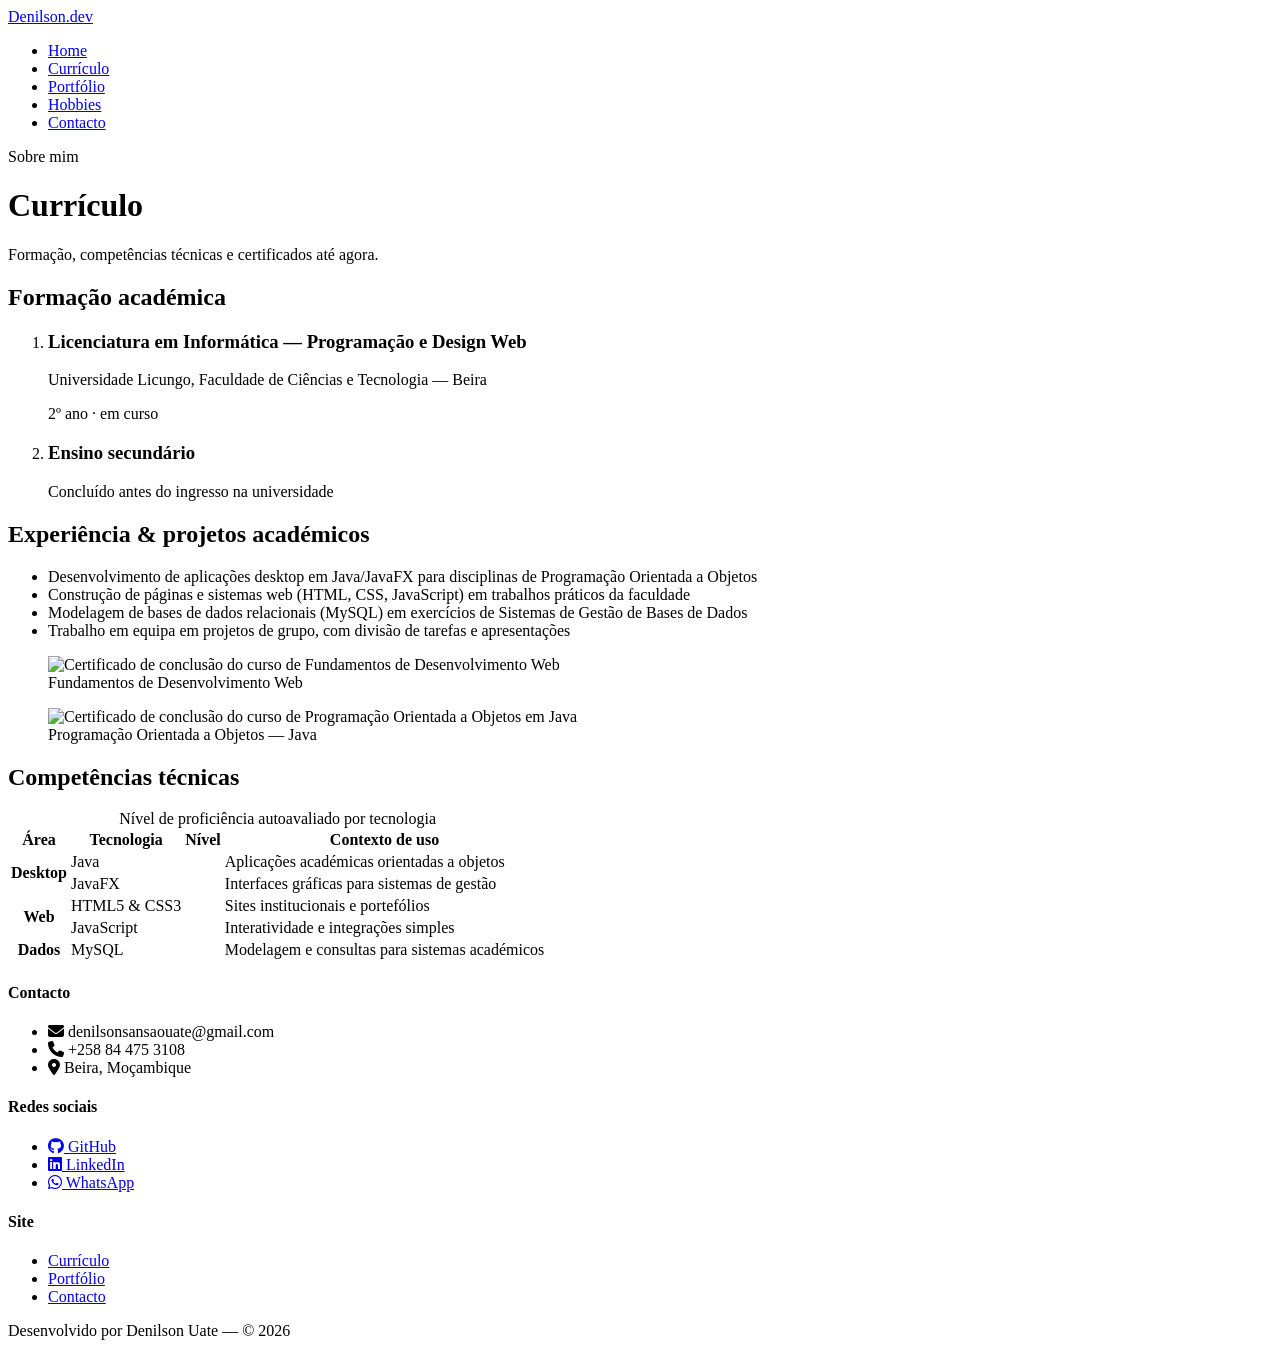
==== meu-curriculo/about.html @ 01f16c4c "Add files via upload" ====
<!-- Documento HTML5 -->
<!DOCTYPE html>
<!-- lang="pt-MZ": português de Moçambique -->
<html lang="pt-MZ">
<head>
  <!-- Codificação de caracteres UTF-8 -->
  <meta charset="UTF-8">
  <!-- Viewport responsivo, obrigatório em todas as páginas -->
  <meta name="viewport" content="width=device-width, initial-scale=1.0">
  <!-- Título específico desta página, mostrado na aba do navegador -->
  <title>Currículo — Denilson Uate</title>
  <!-- Meta descrição específica desta página, para motores de busca -->
  <meta name="description" content="Formação académica, experiência e competências técnicas de Denilson.">
  <!-- Pré-conexão ao Google Fonts -->
  <link rel="preconnect" href="https://fonts.googleapis.com">
  <!-- Fontes usadas no site (mesmas em todas as páginas, para consistência visual) -->
  <link href="https://fonts.googleapis.com/css2?family=Fraunces:wght@500;600;700&family=Inter:wght@400;500;600&family=JetBrains+Mono:wght@400;500&display=swap" rel="stylesheet">
  <!-- Ícones Font Awesome via CDN -->
  <link rel="stylesheet" href="https://cdnjs.cloudflare.com/ajax/libs/font-awesome/6.5.1/css/all.min.css">
  <!-- CSS partilhado -->
  <link rel="stylesheet" href="css/estilo.css">
  <!-- CSS responsivo -->
  <link rel="stylesheet" href="css/responsivo.css">
</head>
<body>

  <!-- ===================== CABEÇALHO (idêntico ao das outras páginas) ===================== -->
  <header class="site-header">
    <div class="header-inner">
      <a href="index.html" class="logo">Denilson<span>.dev</span></a>
      <nav class="main-nav" aria-label="Navegação principal">
        <ul>
          <li><a href="index.html">Home</a></li>
          <!-- Esta é a página "Currículo": o link correspondente recebe a classe "active" -->
          <li><a href="about.html" class="active">Currículo</a></li>
          <li><a href="portfolio.html">Portfólio</a></li>
          <li><a href="hobbies.html">Hobbies</a></li>
          <li><a href="contact.html">Contacto</a></li>
        </ul>
      </nav>
    </div>
  </header>

  <main>
    <!-- ===================== FAIXA DE TÍTULO DA PÁGINA ===================== -->
    <div class="page-banner">
      <div class="container">
        <span class="eyebrow">Sobre mim</span>
        <!-- h1 único desta página -->
        <h1>Currículo</h1>
        <p>Formação, competências técnicas e certificados até agora.</p>
      </div>
    </div>

    <!-- ===================== SECÇÃO: Formação, experiência e certificados ===================== -->
    <section>
      <div class="container">
        <!-- Grelha de 2 colunas em ecrãs largos (texto à esquerda, certificados à direita) -->
        <div class="cv-grid">
          <div>
            <h2>Formação académica</h2>
            <!-- Lista ORDENADA (<ol>): mostra números 1, 2... — usada porque a formação segue uma ordem cronológica -->
            <ol class="cv-list timeline">
              <li>
                <h3>Licenciatura em Informática — Programação e Design Web</h3>
                <p class="cv-meta">Universidade Licungo, Faculdade de Ciências e Tecnologia — Beira</p>
                <p class="cv-meta cv-meta-mono">2º ano · em curso</p>
              </li>
              <li>
                <h3>Ensino secundário</h3>
                <p class="cv-meta">Concluído antes do ingresso na universidade</p>
              </li>
            </ol>

            <h2 class="section-gap-top">Experiência &amp; projetos académicos</h2>
            <!-- Lista NÃO ORDENADA (<ul>): mostra marcador • — usada porque os itens não têm uma ordem específica entre si -->
            <ul class="cv-list">
              <li>Desenvolvimento de aplicações desktop em Java/JavaFX para disciplinas de Programação Orientada a Objetos</li>
              <li>Construção de páginas e sistemas web (HTML, CSS, JavaScript) em trabalhos práticos da faculdade</li>
              <li>Modelagem de bases de dados relacionais (MySQL) em exercícios de Sistemas de Gestão de Bases de Dados</li>
              <li>Trabalho em equipa em projetos de grupo, com divisão de tarefas e apresentações</li>
            </ul>
          </div>

          <!-- Grelha de certificados: cada um envolvido em <figure>+<figcaption>, como exige o enunciado para imagens com legenda -->
          <div class="certificates-grid">
            <figure class="certificate">
              <img src="assets/img/cert1.png" alt="Certificado de conclusão do curso de Fundamentos de Desenvolvimento Web" width="600" height="420">
              <figcaption>Fundamentos de Desenvolvimento Web</figcaption>
            </figure>
            <figure class="certificate">
              <img src="assets/img/cert2.png" alt="Certificado de conclusão do curso de Programação Orientada a Objetos em Java" width="600" height="420">
              <figcaption>Programação Orientada a Objetos — Java</figcaption>
            </figure>
          </div>
        </div>
      </div>
    </section>

    <!-- ===================== SECÇÃO: Tabela de competências técnicas ===================== -->
    <section>
      <div class="container">
        <h2>Competências técnicas</h2>
        <!-- Tabela com <thead>/<tbody>, exigida pelo enunciado; caption descreve o conteúdo da tabela para acessibilidade -->
        <table class="skills-table">
          <caption>Nível de proficiência autoavaliado por tecnologia</caption>
          <thead>
            <tr>
              <!-- scope="col" indica que estes <th> são cabeçalhos de coluna (acessibilidade) -->
              <th scope="col">Área</th>
              <th scope="col">Tecnologia</th>
              <th scope="col">Nível</th>
              <!-- colspan="2" funde duas colunas visuais numa só célula de cabeçalho -->
              <th scope="col" colspan="2">Contexto de uso</th>
            </tr>
          </thead>
          <tbody>
            <tr>
              <!-- rowspan="2": esta célula "Desktop" ocupa 2 linhas (Java + JavaFX), agrupando-as visualmente -->
              <th scope="row" rowspan="2">Desktop</th>
              <td>Java</td>
              <!-- Barra de nível preenchida via width inline (percentagem), usando a classe .level definida no CSS -->
              <td><span class="level level-85"></span></td>
              <td colspan="2">Aplicações académicas orientadas a objetos</td>
            </tr>
            <tr>
              <!-- Esta linha não repete o <th rowspan>, porque já está coberta pelo rowspan da linha anterior -->
              <td>JavaFX</td>
              <td><span class="level level-80"></span></td>
              <td colspan="2">Interfaces gráficas para sistemas de gestão</td>
            </tr>
            <tr>
              <th scope="row" rowspan="2">Web</th>
              <td>HTML5 &amp; CSS3</td>
              <td><span class="level level-90"></span></td>
              <td colspan="2">Sites institucionais e portefólios</td>
            </tr>
            <tr>
              <td>JavaScript</td>
              <td><span class="level level-65"></span></td>
              <td colspan="2">Interatividade e integrações simples</td>
            </tr>
            <tr>
              <th scope="row">Dados</th>
              <td>MySQL</td>
              <td><span class="level level-70"></span></td>
              <td colspan="2">Modelagem e consultas para sistemas académicos</td>
            </tr>
          </tbody>
        </table>
      </div>
    </section>
  </main>

  <!-- ===================== RODAPÉ (idêntico ao das outras páginas) ===================== -->
  <footer class="site-footer">
    <div class="footer-inner">
      <div class="footer-col">
        <h4>Contacto</h4>
        <ul>
          <li><i class="fa-solid fa-envelope"></i> denilsonsansaouate@gmail.com</li>
          <li><i class="fa-solid fa-phone"></i> +258 84 475 3108</li>
          <li><i class="fa-solid fa-location-dot"></i> Beira, Moçambique</li>
        </ul>
      </div>
      <div class="footer-col">
        <h4>Redes sociais</h4>
        <ul>
          <li><a href="https://github.com/DenilsonUate" target="_blank" rel="noopener"><i class="fa-brands fa-github"></i> GitHub</a></li>
          <li><a href="https://linkedin.com/" target="_blank" rel="noopener"><i class="fa-brands fa-linkedin"></i> LinkedIn</a></li>
          <li><a href="https://wa.me/258844753108" target="_blank" rel="noopener"><i class="fa-brands fa-whatsapp"></i> WhatsApp</a></li>
        </ul>
      </div>
      <div class="footer-col">
        <h4>Site</h4>
        <ul>
          <li><a href="about.html">Currículo</a></li>
          <li><a href="portfolio.html">Portfólio</a></li>
          <li><a href="contact.html">Contacto</a></li>
        </ul>
      </div>
    </div>
    <p class="footer-bottom">Desenvolvido por Denilson Uate — © 2026</p>
  </footer>

</body>
</html>
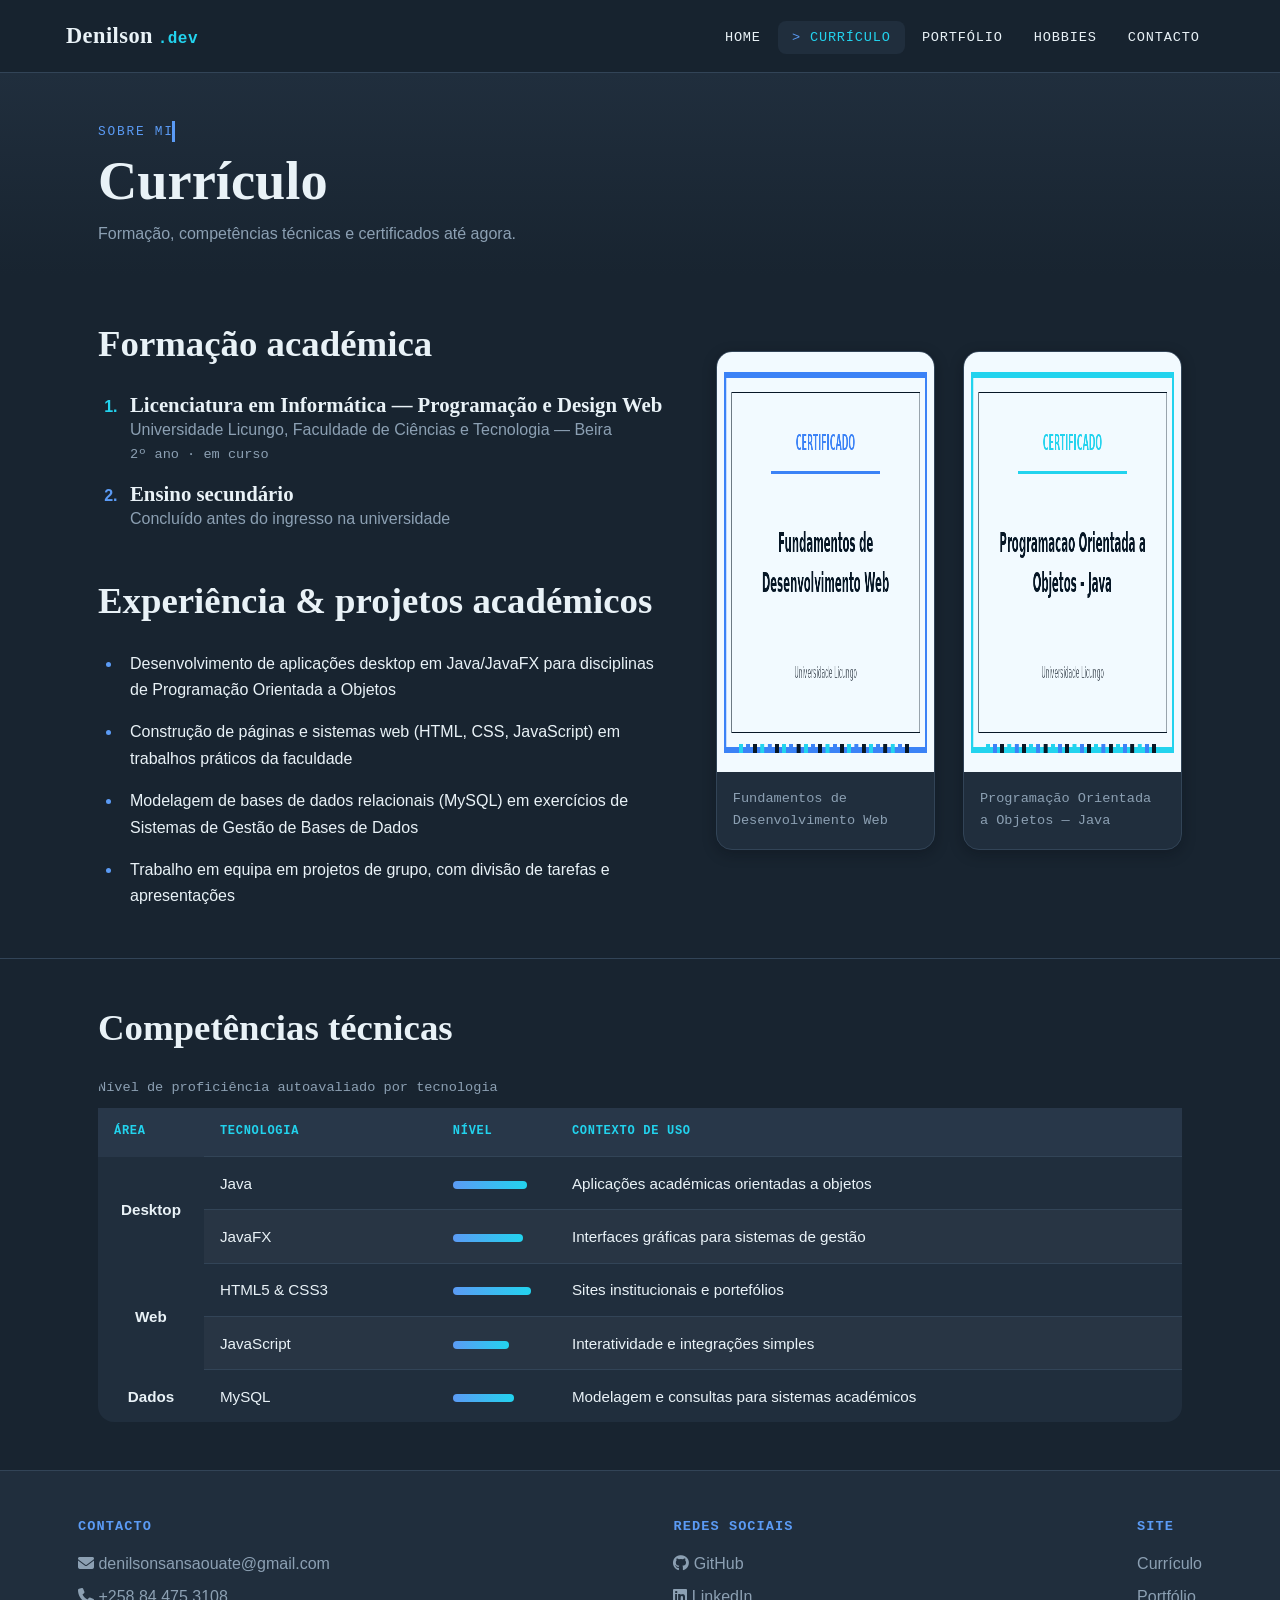
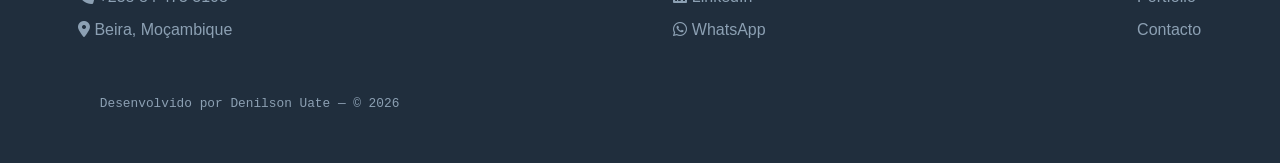
==== commit 78e76d28: "Add files via upload" ====
--- a/meu-curriculo/about.html
+++ b/meu-curriculo/about.html
@@ -45,10 +45,10 @@
     <!-- ===================== FAIXA DE TÍTULO DA PÁGINA ===================== -->
     <div class="page-banner">
       <div class="container">
-        <span class="eyebrow">Sobre mim</span>
+        <span class="eyebrow eyebrow-typewriter tw-w10">Sobre mim</span>
         <!-- h1 único desta página -->
-        <h1>Currículo</h1>
-        <p>Formação, competências técnicas e certificados até agora.</p>
+        <h1 class="animate-in delay-1">Currículo</h1>
+        <p class="animate-in delay-2">Formação, competências técnicas e certificados até agora.</p>
       </div>
     </div>
 
@@ -58,7 +58,7 @@
         <!-- Grelha de 2 colunas em ecrãs largos (texto à esquerda, certificados à direita) -->
         <div class="cv-grid">
           <div>
-            <h2>Formação académica</h2>
+            <h2 class="animate-in">Formação académica</h2>
             <!-- Lista ORDENADA (<ol>): mostra números 1, 2... — usada porque a formação segue uma ordem cronológica -->
             <ol class="cv-list timeline">
               <li>
@@ -100,7 +100,7 @@
     <!-- ===================== SECÇÃO: Tabela de competências técnicas ===================== -->
     <section>
       <div class="container">
-        <h2>Competências técnicas</h2>
+        <h2 class="animate-in">Competências técnicas</h2>
         <!-- Tabela com <thead>/<tbody>, exigida pelo enunciado; caption descreve o conteúdo da tabela para acessibilidade -->
         <table class="skills-table">
           <caption>Nível de proficiência autoavaliado por tecnologia</caption>
--- a/meu-curriculo/css/estilo.css
+++ b/meu-curriculo/css/estilo.css
@@ -0,0 +1,1062 @@
+/* =========================================================
+   ESTILO.CSS — folha de estilos partilhada
+   Site de Currículo Pessoal — Denilson [Apelido]
+   Universidade Licungo — Programação de Design Web
+   ========================================================= */
+
+/* -------------------- 1. Variáveis globais -------------------- */
+:root {
+  /* Paleta azul-ciano — fundo intermédio (nem muito claro, nem muito escuro) */
+  --color-bg: #182430;
+  --color-surface: #202E3D;
+  --color-surface-2: #283749;
+  --color-gold: #22D3EE;
+  --color-teal: #5B9BF5;
+  --color-red: #EAF6FB;
+  --color-cream: #E9F2F7;
+  --color-muted: #8CA0B3;
+  --color-border: #324457;
+  --color-error: #FF6B6B; /* usado apenas para sinalizar campos inválidos no formulário */
+
+  --font-display: "Fraunces", Georgia, "Times New Roman", serif;
+  --font-body: "Inter", "Segoe UI", Helvetica, Arial, sans-serif;
+  --font-mono: "JetBrains Mono", "Courier New", monospace;
+
+  --space-1: 0.5rem;
+  --space-2: 1rem;
+  --space-3: 1.75rem;
+  --space-4: 3rem;
+  --space-5: 5rem;
+
+  --radius-sm: 8px;
+  --radius: 16px;
+  --radius-lg: 28px;
+
+  --shadow-card: 0 14px 34px rgba(6, 10, 16, 0.45);
+  --shadow-soft: 0 4px 14px rgba(6, 10, 16, 0.3);
+
+  --transition-fast: 0.2s ease;
+  --transition-med: 0.4s cubic-bezier(0.22, 1, 0.36, 1);
+
+  --header-height: 4.5rem;
+}
+
+/* -------------------- 2. Reset e modelo de caixa -------------------- */
+*,
+*::before,
+*::after {
+  box-sizing: border-box; /* box-sizing consistente em todo o site */
+  margin: 0;
+  padding: 0;
+}
+
+/* Elemento raiz do documento */
+html {
+  scroll-behavior: smooth;
+  font-size: 100%; /* 1rem = 16px, base para unidades relativas */
+}
+
+body {
+  font-family: var(--font-body);
+  background-color: var(--color-bg);
+  color: var(--color-cream);
+  line-height: 1.65;
+  min-height: 100vh; /* unidade relativa à viewport */
+  overflow-x: hidden;
+}
+
+/* Imagens nunca ultrapassam a largura do contentor; display:block remove o espaço fantasma abaixo da imagem */
+img {
+  max-width: 100%;
+  display: block;
+}
+
+/* Links herdam a cor do texto envolvente e não têm sublinhado por omissão */
+a {
+  color: inherit;
+  text-decoration: none;
+}
+
+/* Reset aplicado às listas de interface (menu, rodapé, "pills").
+   As listas de conteúdo (ex: .cv-list em about.html) reativam o
+   marcador mais abaixo — ordenadas mostram números, não ordenadas
+   mostram •, conforme exigido. */
+ul,
+ol {
+  list-style: none;
+}
+
+/* Estilo tipográfico partilhado por todos os títulos */
+h1,
+h2,
+h3,
+h4 {
+  font-family: var(--font-display);
+  font-weight: 600;
+  line-height: 1.15;
+  color: var(--color-cream);
+}
+
+/* Tamanhos de título usando clamp() (mínimo, valor fluido, máximo) — responsivo sem precisar de media query */
+h1 { font-size: clamp(2.2rem, 5vw, 3.4rem); }
+h2 { font-size: clamp(1.6rem, 3.5vw, 2.3rem); margin-bottom: var(--space-3); }
+h3 { font-size: 1.3rem; }
+
+p { max-width: 65ch; }
+
+/* Foco visível — acessibilidade de teclado */
+a:focus-visible,
+button:focus-visible,
+input:focus-visible,
+select:focus-visible,
+textarea:focus-visible,
+summary:focus-visible {
+  outline: 3px solid var(--color-gold);
+  outline-offset: 3px;
+}
+
+/* -------------------- 3. Cabeçalho / Navegação -------------------- */
+header.site-header {
+  position: sticky; /* ver explicação de 'position' mais abaixo */
+  top: 0;
+  z-index: 100;
+  background-color: rgba(24, 36, 48, 0.92);
+  backdrop-filter: blur(6px);
+  border-bottom: 1px solid var(--color-border);
+}
+
+/* Contentor interno do cabeçalho: centra o conteúdo e distribui logótipo/menu nas pontas */
+.header-inner {
+  max-width: 1180px;
+  margin: 0 auto;
+  height: var(--header-height);
+  display: flex;
+  align-items: center;
+  justify-content: space-between;
+  padding: 0 var(--space-3);
+}
+
+/* Nome do estudante, usado como logótipo/link para a Home */
+.logo {
+  font-family: var(--font-display);
+  font-size: 1.4rem;
+  font-weight: 700;
+  letter-spacing: 0.02em;
+  display: flex;
+  align-items: baseline;
+  gap: 0.3rem;
+}
+
+/* Parte final do logótipo (".dev") com cor e fonte diferentes do resto */
+.logo span {
+  color: var(--color-gold);
+  font-family: var(--font-mono);
+  font-size: 1rem;
+}
+
+/* Lista do menu principal, em linha (horizontal) */
+nav.main-nav ul {
+  display: flex;
+  gap: var(--space-1);
+}
+
+/* Seletor de irmão adjacente: espaça itens de navegação exceto o primeiro */
+nav.main-nav li + li {
+  margin-left: 0.15rem;
+}
+
+/* Estilo base de cada link do menu */
+nav.main-nav a {
+  font-family: var(--font-mono);
+  font-size: 0.85rem;
+  text-transform: uppercase;
+  letter-spacing: 0.06em;
+  padding: 0.55rem 0.9rem;
+  border-radius: var(--radius-sm);
+  position: relative;
+  transition: color var(--transition-fast), background-color var(--transition-fast);
+}
+
+/* Pseudo-elemento ::before para o marcador decorativo "> " antes do link ativo */
+nav.main-nav a.active::before {
+  content: "> ";
+  color: var(--color-teal);
+}
+
+/* Destaque de fundo/cor para o link da página atual */
+nav.main-nav a.active {
+  background-color: var(--color-surface);
+  color: var(--color-gold);
+}
+
+/* Cor ao passar o rato ou focar por teclado */
+nav.main-nav a:hover,
+nav.main-nav a:focus-visible {
+  color: var(--color-teal);
+}
+
+/* Pseudo-elemento ::after: sublinhado animado ao passar o rato */
+nav.main-nav a::after {
+  content: "";
+  position: absolute;
+  left: 0.9rem;
+  right: 0.9rem;
+  bottom: 0.3rem;
+  height: 2px;
+  background-color: var(--color-teal);
+  transform: scaleX(0);
+  transform-origin: left;
+  transition: transform var(--transition-fast);
+}
+
+/* Ao passar o rato, o sublinhado (::after) expande de 0 para a largura total */
+nav.main-nav a:hover::after {
+  transform: scaleX(1);
+}
+
+/* -------------------- 5. Layout principal -------------------- */
+main {
+  display: block;
+}
+
+/* Contentor central com largura máxima, usado em todas as secções */
+.container {
+  max-width: 1180px;
+  margin: 0 auto;
+  padding: var(--space-4) var(--space-3);
+}
+
+/* Seletor de irmão adjacente (2ª ocorrência): acrescenta borda apenas entre secções consecutivas */
+section + section {
+  border-top: 1px solid var(--color-border);
+}
+
+/* Pequeno rótulo em maiúsculas, usado acima dos títulos de secção */
+.eyebrow {
+  font-family: var(--font-mono);
+  font-size: 0.8rem;
+  letter-spacing: 0.14em;
+  text-transform: uppercase;
+  color: var(--color-teal);
+  margin-bottom: var(--space-1);
+  display: inline-block;
+}
+
+/* -------------------- 6. Botões -------------------- */
+/* Estilo base partilhado pelos dois tipos de botão (primário e ghost) */
+.btn {
+  display: inline-flex;
+  align-items: center;
+  gap: 0.5rem;
+  font-family: var(--font-mono);
+  font-size: 0.9rem;
+  text-transform: uppercase;
+  letter-spacing: 0.05em;
+  padding: 0.85rem 1.6rem;
+  border-radius: 999px;
+  border: 2px solid transparent;
+  cursor: pointer;
+  transition: transform var(--transition-fast), box-shadow var(--transition-fast), background-color var(--transition-fast);
+}
+
+/* Botão de destaque, com gradiente de fundo */
+.btn-primary {
+  background: linear-gradient(120deg, var(--color-gold), var(--color-red));
+  color: var(--color-bg);
+  font-weight: 700;
+  box-shadow: var(--shadow-soft);
+}
+
+/* Efeito de elevação ao passar o rato ou focar */
+.btn-primary:hover,
+.btn-primary:focus-visible {
+  transform: translateY(-2px);
+  box-shadow: var(--shadow-card);
+}
+
+/* Botão secundário, apenas com contorno */
+.btn-ghost {
+  border-color: var(--color-border);
+  color: var(--color-cream);
+}
+
+/* Contorno e texto mudam de cor no hover/focus */
+.btn-ghost:hover,
+.btn-ghost:focus-visible {
+  border-color: var(--color-teal);
+  color: var(--color-teal);
+}
+
+/* -------------------- 7. Cartões (cards) genéricos -------------------- */
+/* Estilo base de cartão, reutilizado em projetos, hobbies e destaques da Home */
+.card {
+  background-color: var(--color-surface);
+  border: 1px solid var(--color-border);
+  border-radius: var(--radius);
+  overflow: hidden;
+  box-shadow: var(--shadow-soft);
+  transition: transform var(--transition-med), box-shadow var(--transition-med), border-color var(--transition-med);
+}
+
+/* :focus-within destaca o cartão quando um elemento lá dentro (ex: um link) recebe foco */
+.card:hover,
+.card:focus-within {
+  transform: translateY(-6px);
+  box-shadow: var(--shadow-card);
+  border-color: var(--color-teal);
+}
+
+/* Imagem do cartão recortada para preencher sempre a mesma proporção (16:10) */
+.card img {
+  width: 100%;
+  aspect-ratio: 16 / 10;
+  object-fit: cover;
+}
+
+/* Espaçamento interno do texto do cartão */
+.card-body {
+  padding: var(--space-3);
+}
+
+/* Espaço entre o título do cartão e o texto seguinte */
+.card-body h3 {
+  margin-bottom: 0.5rem;
+}
+
+/* Texto do cartão em cor mais suave que o título */
+.card-body p {
+  color: var(--color-muted);
+  font-size: 0.95rem;
+}
+
+/* Seletor de atributo: destaca links externos nos cartões de projeto */
+.card a[href^="http"] {
+  color: var(--color-gold);
+  font-family: var(--font-mono);
+  font-size: 0.85rem;
+}
+
+/* -------------------- 8. Rodapé -------------------- */
+/* Fundo e borda superior do rodapé */
+footer.site-footer {
+  background-color: var(--color-surface);
+  border-top: 1px solid var(--color-border);
+}
+
+/* Colunas do rodapé, distribuídas com Flexbox */
+.footer-inner {
+  max-width: 1180px;
+  margin: 0 auto;
+  padding: var(--space-4) var(--space-3) var(--space-3);
+  display: flex;
+  flex-wrap: wrap;
+  gap: var(--space-4);
+  justify-content: space-between;
+}
+
+/* Título de cada coluna do rodapé */
+.footer-col h4 {
+  font-family: var(--font-mono);
+  font-size: 0.85rem;
+  text-transform: uppercase;
+  letter-spacing: 0.08em;
+  color: var(--color-teal);
+  margin-bottom: var(--space-2);
+}
+
+/* Espaçamento entre itens de cada lista do rodapé */
+.footer-col ul li {
+  margin-bottom: 0.4rem;
+  color: var(--color-muted);
+}
+
+/* Cor ao passar o rato sobre um link do rodapé */
+.footer-col ul li a:hover {
+  color: var(--color-gold);
+}
+
+/* Linha de assinatura final, centrada, abaixo das colunas */
+.footer-bottom {
+  text-align: center;
+  font-family: var(--font-mono);
+  font-size: 0.8rem;
+  color: var(--color-muted);
+  padding: var(--space-2) var(--space-3) var(--space-4);
+}
+
+/* -------------------- 9. Animações -------------------- */
+@keyframes fade-rise {
+  from {
+    opacity: 0;
+    transform: translateY(16px);
+  }
+  to {
+    opacity: 1;
+    transform: translateY(0);
+  }
+}
+
+/* Aplica a animação fade-rise definida acima a qualquer elemento com esta classe */
+.animate-in {
+  animation: fade-rise 0.7s ease both;
+}
+
+/* -------------------- 10. position: explicação (exigido em 5.2) -------------------- */
+/*
+  static   → posição normal no fluxo do documento; top/left/right/bottom
+             e z-index não têm qualquer efeito. É o valor por omissão.
+  relative → mantém o elemento no fluxo normal, mas top/left/right/bottom
+             deslocam-no visualmente a partir da sua posição original,
+             sem afetar os elementos vizinhos.
+  absolute → remove o elemento do fluxo normal; é posicionado em relação
+             ao antepassado posicionado mais próximo (não "static"), ou
+             ao <html> se não existir nenhum.
+  fixed    → remove o elemento do fluxo e posiciona-o em relação à
+             janela do navegador (viewport); mantém-se fixo mesmo com
+             scroll da página.
+  sticky   → híbrido entre relative e fixed: comporta-se como relative
+             até que a página atinja o limiar definido (ex: top: 0),
+             altura em que passa a comportar-se como fixed dentro do
+             seu contentor. É o valor usado no header.site-header
+             acima, para manter o menu sempre visível ao rolar a página.
+*/
+
+/* =========================================================
+   11. PÁGINA — Banner interior (about, portfolio, hobbies, contact)
+   ========================================================= */
+/* Faixa de título usada no topo de about/portfolio/hobbies/contact */
+.page-banner {
+  padding: var(--space-4) var(--space-3) var(--space-3);
+  background: linear-gradient(180deg, var(--color-surface) 0%, var(--color-bg) 100%);
+  text-align: left;
+}
+
+/* Parágrafo de apoio dentro da faixa de título */
+.page-banner p {
+  color: var(--color-muted);
+  margin-top: var(--space-1);
+}
+
+/* =========================================================
+   12. HOME — Hero
+   ========================================================= */
+.hero {
+  display: flex;
+  align-items: center;
+  gap: var(--space-5);
+  padding-top: var(--space-5);
+  padding-bottom: var(--space-5);
+  position: relative;
+}
+
+/* Coluna de texto do hero: ocupa cerca de 55% do espaço disponível */
+.hero-text {
+  flex: 1 1 55%;
+}
+
+/* Frase de efeito ('tagline'), em itálico e com sombra de texto subtil */
+.hero-text .tagline {
+  font-family: var(--font-display);
+  font-style: italic;
+  font-size: 1.25rem;
+  color: var(--color-gold);
+  margin: var(--space-2) 0 var(--space-3);
+  text-shadow: 0 2px 14px rgba(8, 145, 178, 0.22);
+}
+
+/* Parágrafo de descrição, logo abaixo da tagline */
+.hero-text .lede {
+  color: var(--color-muted);
+  margin-bottom: var(--space-3);
+}
+
+/* Contentor dos botões de destaque (call to action) */
+.hero-actions {
+  display: flex;
+  gap: var(--space-2);
+  flex-wrap: wrap;
+}
+
+/* Coluna da imagem do hero: ocupa cerca de 40% do espaço, imagem centrada */
+.hero-media {
+  flex: 1 1 40%;
+  display: flex;
+  justify-content: center;
+}
+
+/* Moldura do avatar; position:relative permite posicionar elementos futuros em relação a ela */
+.avatar-frame {
+  position: relative;
+  width: min(320px, 100%);
+}
+
+/* Avatar recortado em círculo, com borda e sombra */
+.avatar-frame img {
+  border-radius: 50%;
+  border: 4px solid var(--color-surface-2);
+  box-shadow: var(--shadow-card);
+}
+
+/* Grelha de "skills" rápidas na home, usando seletor filho direto */
+.quick-skills > li {
+  display: inline-block;
+  font-family: var(--font-mono);
+  font-size: 0.8rem;
+  background-color: var(--color-surface);
+  border: 1px solid var(--color-border);
+  color: var(--color-teal);
+  padding: 0.35rem 0.75rem;
+  border-radius: 999px;
+  margin: 0.25rem 0.4rem 0.25rem 0;
+}
+
+/* Espaçamento vertical da secção de vídeo/áudio */
+.media-block {
+  padding: var(--space-4) 0;
+}
+
+/* Moldura do vídeo: mantém sempre a proporção 16:9, com cantos arredondados e sombra */
+.media-block .video-wrapper {
+  position: relative;
+  width: 100%;
+  max-width: 720px;
+  aspect-ratio: 16/9;
+  border-radius: var(--radius);
+  overflow: hidden;
+  box-shadow: var(--shadow-card);
+  border: 1px solid var(--color-border);
+}
+
+/* O vídeo/iframe preenche sempre 100% da moldura acima */
+.media-block .video-wrapper iframe,
+.media-block .video-wrapper video {
+  width: 100%;
+  height: 100%;
+  border: 0;
+}
+
+/* Largura do leitor de áudio, com cor de destaque do sistema (accent-color) */
+audio {
+  width: 100%;
+  max-width: 480px;
+  accent-color: var(--color-teal);
+}
+
+/* =========================================================
+   13. SOBRE / CURRÍCULO — listas e tabela
+   ========================================================= */
+/* Duas colunas no ecrã largo: texto de formação à esquerda, certificados à direita */
+.cv-grid {
+  display: grid;
+  grid-template-columns: 1fr;
+  gap: var(--space-4);
+}
+
+.cv-list {
+  display: flex;
+  flex-direction: column;
+  gap: var(--space-2);
+  padding-left: 1.5rem; /* espaço para o marcador (número ou marca) */
+}
+
+/* Pequeno espaçamento entre o marcador (número/•) e o texto de cada item */
+.cv-list li {
+  padding-left: 0.5rem;
+}
+
+/* Listas ordenadas mostram números; não ordenadas mostram marca • */
+ol.cv-list {
+  list-style: decimal;
+}
+
+ul.cv-list {
+  list-style: disc;
+}
+
+/* Pseudo-elemento ::marker: permite colorir o próprio número/• da lista */
+.cv-list li::marker {
+  color: var(--color-teal);
+  font-weight: 600;
+}
+
+/* Primeiro item da lista de formação recebe destaque no marcador */
+.timeline li:first-child::marker {
+  color: var(--color-gold);
+}
+
+/* Remove o espaçamento inferior do último item da lista de formação */
+.timeline li:last-child {
+  padding-bottom: 0;
+}
+
+/* Tabela de competências técnicas: ocupa toda a largura, bordas colapsadas numa só linha */
+table.skills-table {
+  width: 100%;
+  border-collapse: collapse;
+  font-size: 0.95rem;
+  background-color: var(--color-surface);
+  border-radius: var(--radius);
+  overflow: hidden;
+}
+
+/* Legenda da tabela, alinhada à esquerda e em fonte monoespaçada */
+table.skills-table caption {
+  caption-side: top;
+  text-align: left;
+  font-family: var(--font-mono);
+  font-size: 0.85rem;
+  color: var(--color-muted);
+  margin-bottom: var(--space-1);
+}
+
+/* Cabeçalho da tabela: fundo diferenciado e texto em maiúsculas */
+table.skills-table thead th {
+  background-color: var(--color-surface-2);
+  color: var(--color-gold);
+  text-transform: uppercase;
+  font-size: 0.75rem;
+  letter-spacing: 0.06em;
+  font-family: var(--font-mono);
+  padding: 0.9rem 1rem;
+  text-align: left;
+}
+
+/* Células do corpo da tabela, com borda superior fina a separar linhas */
+table.skills-table tbody td {
+  padding: 0.85rem 1rem;
+  border-top: 1px solid var(--color-border);
+}
+
+/* nth-child: zebra striping nas linhas da tabela */
+table.skills-table tbody tr:nth-child(even) {
+  background-color: rgba(255, 255, 255, 0.035);
+}
+
+/* Barra de nível de proficiência: a largura é definida inline em cada linha da tabela (ex: width:85%) */
+.level {
+  display: inline-block;
+  height: 8px;
+  border-radius: 4px;
+  background: linear-gradient(90deg, var(--color-teal), var(--color-gold));
+}
+
+/* Moldura de cada certificado (imagem + legenda) */
+figure.certificate {
+  background-color: var(--color-surface);
+  border: 1px solid var(--color-border);
+  border-radius: var(--radius);
+  overflow: hidden;
+  box-shadow: var(--shadow-soft);
+}
+
+/* Legenda do certificado, abaixo da imagem */
+figure.certificate figcaption {
+  padding: var(--space-2);
+  font-size: 0.85rem;
+  color: var(--color-muted);
+  font-family: var(--font-mono);
+}
+
+/* Empilha os certificados verticalmente por omissão (1 coluna); passa a 2 colunas no tablet */
+.certificates-grid {
+  display: grid;
+  grid-template-columns: 1fr;
+  gap: var(--space-3);
+  margin-top: var(--space-3);
+}
+
+/* =========================================================
+   14. PORTFÓLIO — CSS Grid
+   ========================================================= */
+.portfolio-grid {
+  display: grid;
+  grid-template-columns: repeat(auto-fit, minmax(260px, 1fr));
+  gap: var(--space-3);
+}
+
+/* =========================================================
+   15. HOBBIES — Flexbox
+   ========================================================= */
+.hobbies-flex {
+  display: flex;
+  flex-direction: row;
+  flex-wrap: wrap;
+  justify-content: center;
+  align-items: stretch;
+  gap: var(--space-3);
+}
+
+/* Cada cartão de hobby cresce/encolhe de forma flexível, com largura máxima definida */
+.hobby-card {
+  flex: 1 1 220px;
+  max-width: 260px;
+  text-align: center;
+  padding: var(--space-3);
+}
+
+/* Imagem do hobby com cantos arredondados e espaço antes do título */
+.hobby-card img {
+  border-radius: var(--radius-sm);
+  margin-bottom: var(--space-2);
+}
+
+/* =========================================================
+   16. CONTACTO — formulário
+   ========================================================= */
+.contact-layout {
+  display: grid;
+  grid-template-columns: 1fr;
+  gap: var(--space-4);
+}
+
+/* Contentor de cada grupo de campos do formulário (Dados pessoais, Detalhes, Mensagem) */
+form.contact-form fieldset {
+  border: 1px solid var(--color-border);
+  border-radius: var(--radius);
+  padding: var(--space-3);
+  margin-bottom: var(--space-3);
+}
+
+/* Título de cada fieldset, em maiúsculas e cor de destaque */
+form.contact-form legend {
+  font-family: var(--font-mono);
+  text-transform: uppercase;
+  font-size: 0.8rem;
+  letter-spacing: 0.08em;
+  color: var(--color-teal);
+  padding: 0 0.5rem;
+}
+
+/* Agrupa dois campos lado a lado, quebrando para baixo em ecrãs estreitos */
+.form-row {
+  display: flex;
+  flex-wrap: wrap;
+  gap: var(--space-2);
+  margin-bottom: var(--space-2);
+}
+
+/* Cada campo individual (label + input), com largura mínima flexível */
+.form-field {
+  flex: 1 1 220px;
+  display: flex;
+  flex-direction: column;
+  gap: 0.35rem;
+}
+
+/* Rótulo do campo, discreto e em cor suave */
+.form-field label {
+  font-size: 0.85rem;
+  color: var(--color-muted);
+}
+
+/* Texto de ajuda pequeno, ex: explicação do formato do telefone */
+.form-field .hint {
+  font-size: 0.75rem;
+  color: var(--color-muted);
+  font-family: var(--font-mono);
+}
+
+/* Estilo partilhado por todos os tipos de campo de texto, select e textarea */
+input[type="text"],
+input[type="email"],
+input[type="tel"],
+input[type="date"],
+input[type="number"],
+input[type="file"],
+select,
+textarea {
+  font-family: var(--font-body);
+  font-size: 0.95rem;
+  color: var(--color-cream);
+  background-color: var(--color-surface);
+  border: 1px solid var(--color-border);
+  border-radius: var(--radius-sm);
+  padding: 0.75rem 0.9rem;
+  transition: border-color var(--transition-fast), box-shadow var(--transition-fast);
+}
+
+/* Área de texto com altura mínima maior e redimensionável apenas na vertical */
+textarea {
+  min-height: 140px;
+  resize: vertical;
+}
+
+/* Seletor de atributo: campo email recebe um acento visual próprio */
+input[type="email"] {
+  border-left: 3px solid var(--color-teal);
+}
+
+/* Contorno muda de cor ao passar o rato sobre qualquer campo */
+input:hover,
+select:hover,
+textarea:hover {
+  border-color: var(--color-muted);
+}
+
+/* Contorno e brilho ao focar um campo (clique ou Tab) */
+input:focus,
+select:focus,
+textarea:focus {
+  border-color: var(--color-gold);
+  box-shadow: 0 0 0 3px rgba(34, 211, 238, 0.18);
+  outline: none;
+}
+
+/* Validação nativa: estado inválido só é sinalizado depois de interação */
+input:not(:placeholder-shown):invalid,
+textarea:not(:placeholder-shown):invalid {
+  border-color: var(--color-error);
+}
+
+/* Contorno fica azul-esverdeado quando o campo é válido, também só depois de haver texto */
+input:not(:placeholder-shown):valid,
+textarea:not(:placeholder-shown):valid {
+  border-color: var(--color-teal);
+}
+
+/* Checkbox / radio estilizados sem aparência padrão do navegador */
+.choice-group {
+  display: flex;
+  flex-wrap: wrap;
+  gap: var(--space-2);
+}
+
+/* Cada opção do grupo (rádio/checkbox) é estilizada como um "pill" clicável */
+.choice-group label {
+  display: inline-flex;
+  align-items: center;
+  gap: 0.5rem;
+  font-size: 0.9rem;
+  color: var(--color-cream);
+  background-color: var(--color-surface);
+  border: 1px solid var(--color-border);
+  border-radius: 999px;
+  padding: 0.5rem 1rem;
+  cursor: pointer;
+  transition: border-color var(--transition-fast), color var(--transition-fast);
+}
+
+/* appearance:none remove o visual padrão do navegador, para desenhar o nosso próprio círculo/quadrado */
+.choice-group input[type="radio"],
+.choice-group input[type="checkbox"] {
+  appearance: none;
+  -webkit-appearance: none;
+  width: 16px;
+  height: 16px;
+  border: 2px solid var(--color-muted);
+  border-radius: 50%;
+  display: inline-block;
+  position: relative;
+  transition: border-color var(--transition-fast);
+}
+
+/* A checkbox usa cantos quadrados (o radio, acima, usa 50% = círculo) */
+.choice-group input[type="checkbox"] {
+  border-radius: 4px;
+}
+
+/* Contorno muda de cor quando a opção está selecionada */
+.choice-group input[type="radio"]:checked,
+.choice-group input[type="checkbox"]:checked {
+  border-color: var(--color-teal);
+}
+
+/* Círculo interior desenhado com ::after, visível apenas quando selecionado */
+.choice-group input[type="radio"]:checked::after {
+  content: "";
+  position: absolute;
+  inset: 3px;
+  border-radius: 50%;
+  background-color: var(--color-teal);
+}
+
+/* Quadrado interior desenhado com ::after, visível apenas quando selecionado */
+.choice-group input[type="checkbox"]:checked::after {
+  content: "";
+  position: absolute;
+  inset: 2px;
+  border-radius: 2px;
+  background-color: var(--color-teal);
+}
+
+/* :has() permite estilizar o <label> com base no estado do input que está lá dentro */
+.choice-group label:has(input:checked) {
+  border-color: var(--color-teal);
+  color: var(--color-teal);
+}
+
+/* Alinha o botão de envio e a nota de aviso lado a lado */
+.form-submit {
+  display: flex;
+  align-items: center;
+  gap: var(--space-2);
+  flex-wrap: wrap;
+}
+
+/* Texto pequeno junto ao botão de envio */
+.form-note {
+  font-size: 0.8rem;
+  color: var(--color-muted);
+}
+
+/* Cartão lateral com formas alternativas de contacto */
+.contact-info-card {
+  background-color: var(--color-surface);
+  border: 1px solid var(--color-border);
+  border-radius: var(--radius);
+  padding: var(--space-3);
+  height: fit-content;
+}
+
+/* Lista de contactos, empilhada verticalmente */
+.contact-info-card ul {
+  display: flex;
+  flex-direction: column;
+  gap: var(--space-2);
+  margin-top: var(--space-2);
+}
+
+/* Cor ao passar o rato sobre um link de contacto */
+.contact-info-card a:hover {
+  color: var(--color-gold);
+}
+
+/* =========================================================
+   17. UTILITÁRIOS — substituem todos os estilos que estavam
+   inline no HTML, para que a estilização fique 100% nos
+   ficheiros .css, como exige o enunciado.
+   ========================================================= */
+
+/* Remove o espaçamento vertical extra do .container quando este
+   está dentro da faixa de título (.page-banner já tem o seu próprio
+   padding, por isso o container lá dentro fica "rente" a ela) */
+.page-banner .container {
+  padding-top: 0;
+  padding-bottom: 0;
+}
+
+/* Texto secundário dentro da lista de formação/experiência (about.html) */
+.cv-meta {
+  color: var(--color-muted);
+}
+
+/* Variante monoespaçada e menor do .cv-meta, para a linha "2º ano · em curso" */
+.cv-meta-mono {
+  font-family: var(--font-mono);
+  font-size: 0.85rem;
+}
+
+/* Espaço extra acima de um título de secção quando este vem logo a seguir a outro bloco */
+.section-gap-top {
+  margin-top: var(--space-4);
+}
+
+/* Larguras fixas para as barras de nível da tabela de competências (about.html);
+   uma classe por valor, em vez de "width" inline em cada <span class="level"> */
+.level-65 { width: 65%; }
+.level-70 { width: 70%; }
+.level-80 { width: 80%; }
+.level-85 { width: 85%; }
+.level-90 { width: 90%; }
+
+/* Espaço extra abaixo de um grupo de campos do formulário (rádio/checkbox), antes do próximo grupo */
+.form-field-choice {
+  margin-bottom: var(--space-2);
+}
+
+/* Cores de ícone reutilizáveis (Font Awesome), para não repetir "color" inline em cada <i> */
+.icon-teal { color: var(--color-teal); }
+.icon-gold { color: var(--color-gold); }
+.icon-red { color: var(--color-red); }
+.icon-indigo { color: #6E8CDC; }
+
+/* Parágrafo introdutório usado no topo de blocos de secção (ex: antes de um vídeo incorporado) */
+.section-intro {
+  color: var(--color-muted);
+  margin-bottom: 1.5rem;
+}
+
+/* Bloco do áudio local na Home: espaço acima para o separar do vídeo */
+.audio-block {
+  margin-top: var(--space-3);
+}
+
+/* Rótulo pequeno acima do leitor de áudio (ex: "Mensagem de boas-vindas") */
+.audio-label {
+  font-family: var(--font-mono);
+  font-size: 0.85rem;
+  color: var(--color-teal);
+  margin-bottom: 0.5rem;
+}
+
+/* Reduz o espaçamento superior de uma secção que vem logo a seguir a outra, sem a borda habitual */
+.section-compact-top {
+  padding-top: var(--space-3);
+}
+
+/* Descrição pequena e discreta usada nos cartões de hobbies */
+.hobby-desc {
+  color: var(--color-muted);
+  font-size: 0.9rem;
+}
+
+/* =========================================================
+   18. ANIMAÇÕES DE TEXTO — entrada em cascata dos títulos/
+   parágrafos e efeito de "máquina de escrever" no rótulo
+   (.eyebrow) de cada página.
+   ========================================================= */
+
+/* Atraso crescente aplicado em conjunto com .animate-in, para que os
+   elementos de texto apareçam em cascata, um a seguir ao outro,
+   em vez de todos ao mesmo tempo */
+.delay-1 { animation-delay: 0.15s; }
+.delay-2 { animation-delay: 0.3s; }
+.delay-3 { animation-delay: 0.45s; }
+.delay-4 { animation-delay: 0.6s; }
+.delay-5 { animation-delay: 0.75s; }
+
+/* Efeito de "máquina de escrever": o texto aparece letra a letra,
+   com um cursor a piscar no final. Usa-se overflow:hidden + largura
+   fixa em "ch" (1ch ≈ largura de 1 caractere na fonte monoespaçada) */
+.eyebrow-typewriter {
+  display: inline-block;
+  overflow: hidden;
+  white-space: nowrap;
+  vertical-align: bottom;
+  border-right: 3px solid var(--color-teal);
+  animation: blink-caret 0.75s step-end infinite;
+}
+
+/* Uma largura (em "ch") e uma animação de "typing" por cada texto de
+   .eyebrow existente no site — cada página usa a que corresponde ao
+   número de caracteres do seu texto */
+.tw-w10 { width: 10ch; animation: typing-10 0.8s steps(10, end) forwards, blink-caret 0.75s step-end infinite; }
+.tw-w12 { width: 12ch; animation: typing-12 0.9s steps(12, end) forwards, blink-caret 0.75s step-end infinite; }
+.tw-w15 { width: 15ch; animation: typing-15 1s steps(15, end) forwards, blink-caret 0.75s step-end infinite; }
+.tw-w28 { width: 28ch; animation: typing-28 1.4s steps(28, end) forwards, blink-caret 0.75s step-end infinite; }
+
+@keyframes typing-10 {
+  from { width: 0; }
+  to { width: 10ch; }
+}
+
+@keyframes typing-12 {
+  from { width: 0; }
+  to { width: 12ch; }
+}
+
+@keyframes typing-15 {
+  from { width: 0; }
+  to { width: 15ch; }
+}
+
+@keyframes typing-28 {
+  from { width: 0; }
+  to { width: 28ch; }
+}
+
+/* Cursor a piscar: alterna a cor da borda direita entre visível e transparente */
+@keyframes blink-caret {
+  from, to { border-color: transparent; }
+  50% { border-color: var(--color-teal); }
+}
--- a/meu-curriculo/css/responsivo.css
+++ b/meu-curriculo/css/responsivo.css
@@ -0,0 +1,112 @@
+/* =========================================================
+   RESPONSIVO.CSS — media queries (mobile-first)
+   Base (em estilo.css) = telemóvel (< 481px).
+   Este ficheiro AMPLIA o layout para ecrãs maiores, em vez de
+   o reduzir — abordagem mobile-first pedida no enunciado.
+   Breakpoints: 481px (tablet) e 769px (desktop).
+   ========================================================= */
+
+/* -------------------- Base / telemóvel (até 480px) -------------------- */
+/* A maior parte do layout mobile já está definida em estilo.css
+   (flex-direction: column por omissão no hero, grid de 1 coluna,
+   menu compactado). Aqui reforçamos alguns ajustes finos. */
+.header-inner {
+  padding: 0 var(--space-2);
+}
+
+nav.main-nav ul {
+  gap: 0;
+}
+
+nav.main-nav a {
+  font-size: 0.7rem;
+  padding: 0.45rem 0.55rem;
+}
+
+.hero {
+  flex-direction: column;
+  text-align: center;
+  padding-top: var(--space-4);
+  gap: var(--space-3);
+}
+
+.hero-actions {
+  justify-content: center;
+}
+
+.footer-inner {
+  flex-direction: column;
+  gap: var(--space-3);
+}
+
+/* -------------------- Tablet (≥ 481px) -------------------- */
+@media (min-width: 481px) {
+  .certificates-grid {
+    grid-template-columns: repeat(2, 1fr);
+  }
+
+  .hobby-card {
+    flex: 1 1 45%;
+  }
+
+  nav.main-nav a {
+    font-size: 0.78rem;
+    padding: 0.5rem 0.7rem;
+  }
+
+  .form-row {
+    flex-wrap: nowrap;
+  }
+}
+
+/* -------------------- Desktop (≥ 769px) -------------------- */
+@media (min-width: 769px) {
+  nav.main-nav a {
+    font-size: 0.85rem;
+    padding: 0.55rem 0.9rem;
+  }
+
+  .hero {
+    flex-direction: row;
+    text-align: left;
+    padding-top: var(--space-5);
+  }
+
+  .hero-actions {
+    justify-content: flex-start;
+  }
+
+  .cv-grid {
+    grid-template-columns: 1.1fr 0.9fr;
+    align-items: start;
+  }
+
+  .contact-layout {
+    grid-template-columns: 1.4fr 1fr;
+    align-items: start;
+  }
+
+  .footer-inner {
+    flex-direction: row;
+  }
+}
+
+/* -------------------- Ecrãs largos (≥ 1100px) -------------------- */
+@media (min-width: 1100px) {
+  .container {
+    padding-left: var(--space-4);
+    padding-right: var(--space-4);
+  }
+}
+
+/* -------------------- Preferência por movimento reduzido -------------------- */
+@media (prefers-reduced-motion: reduce) {
+  *,
+  *::before,
+  *::after {
+    animation-duration: 0.001ms !important;
+    animation-iteration-count: 1 !important;
+    transition-duration: 0.001ms !important;
+    scroll-behavior: auto !important;
+  }
+}
